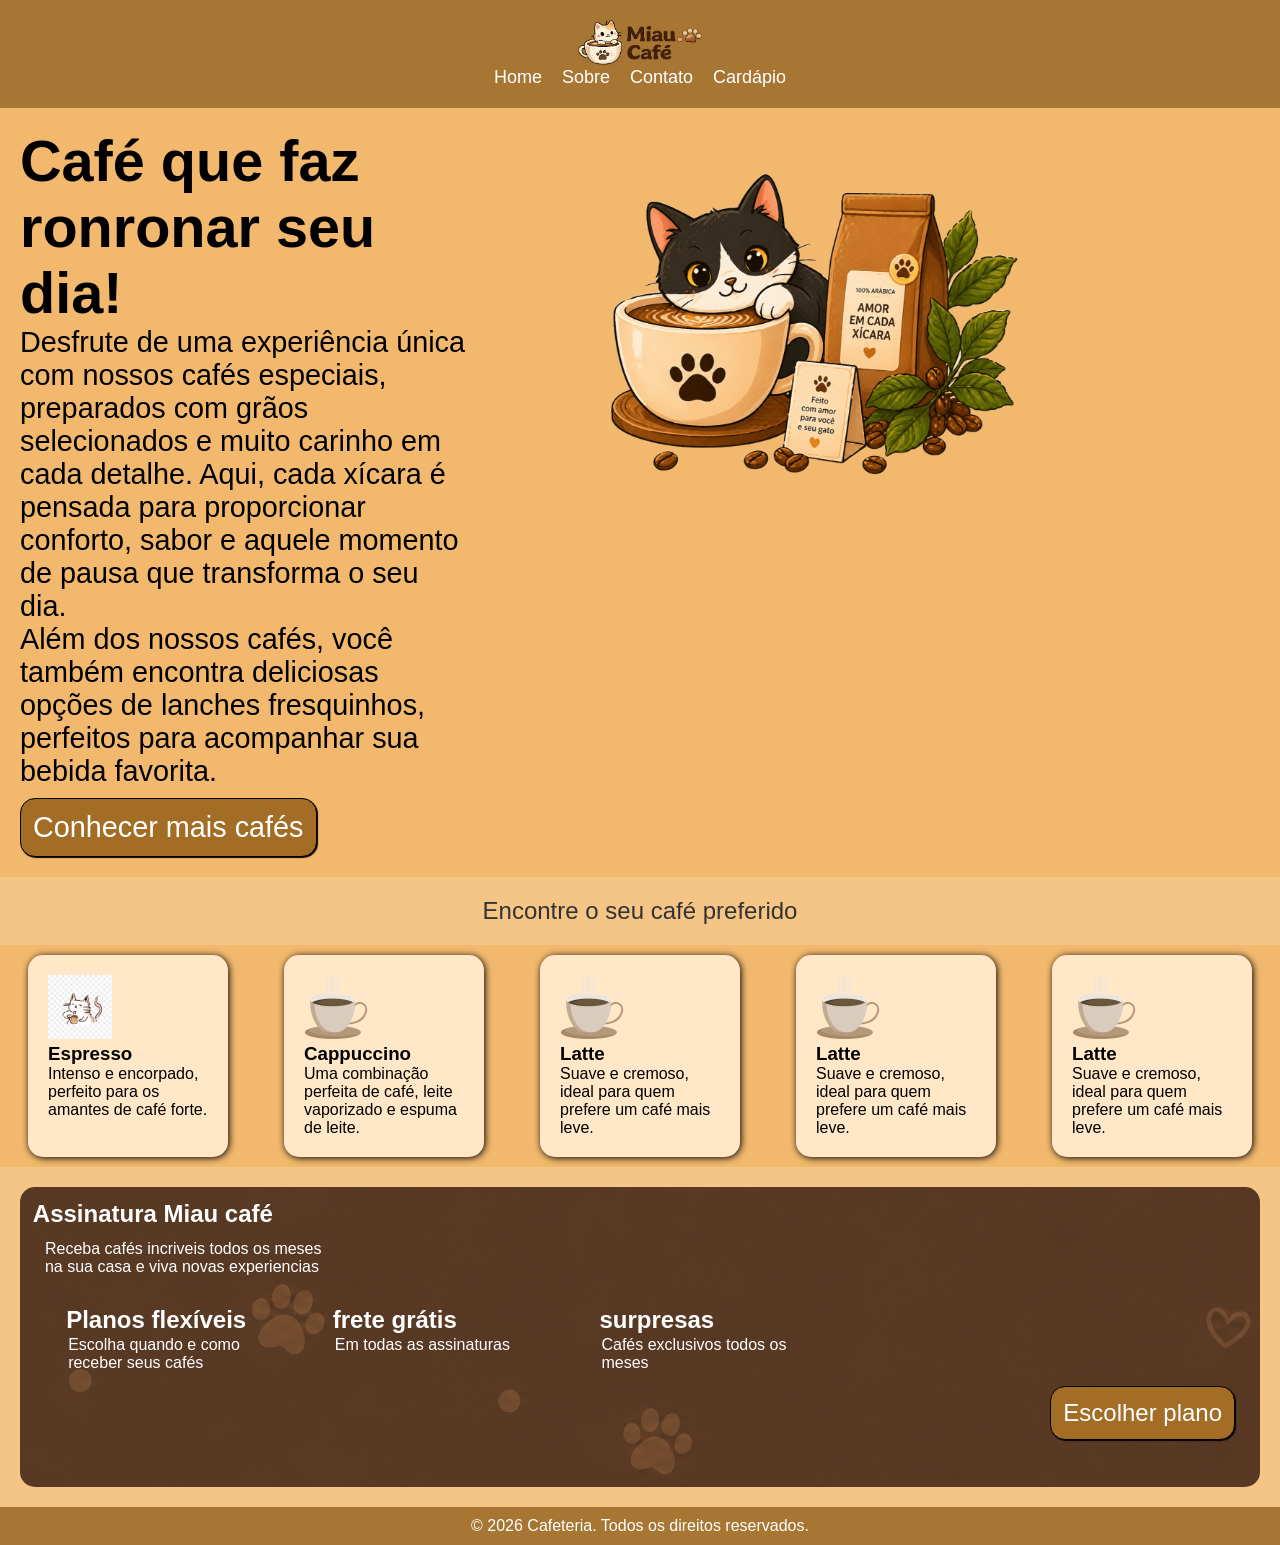
==== index.html @ 79796540 "adicionando a nova imagem e mudanças do css" ====
<!DOCTYPE html>
<html lang="en">
<head>
    <meta charset="UTF-8">
    <meta name="viewport" content="width=device-width, initial-scale=1.0">
    <title>coffe cat
    </title>
    <link rel="stylesheet" href="estilo.css">
</head>
<body>
    <header>

        <div class="head">
         <img src="imgs/logo.png" alt="cafe miau" class="logo"> <h1>Cafeteria</h1>
        </div>

        <nav  class="navega">
            <a  href="index.html">Home</a>
            <a href="#">Sobre</a>
            <a href="#">Contato</a>
            <a href="#">Cardápio</a>
        </nav>
    </header>
<div class="container">
    <div id="texto-container">
    <h2>Café que faz ronronar seu dia!</h2>
    <p>
      Desfrute de uma experiência única com nossos cafés especiais,
    preparados com grãos selecionados e muito carinho em cada detalhe.
    Aqui, cada xícara é pensada para proporcionar conforto, sabor
    e aquele momento de pausa que transforma o seu dia.<br>
    
    Além dos nossos cafés, você também encontra deliciosas opções
    de lanches fresquinhos, perfeitos para acompanhar sua bebida favorita.
    </p>
      <p class="botao">Conhecer mais cafés</p>
    </div>
   
 <div class="img-container">
    <img id="coffecat" src="imgs/img-container.png" alt="gato">
    </div>
</div>
<p id="tadinho"> Encontre o seu café preferido</p>
<div class="cardapio">
    <div class="item">
        <img src="imgs/coffecat.png" alt="Café 1">
        <h3>Espresso</h3>
        <p>Intenso e encorpado, perfeito para os amantes de café forte.</p>
    </div>

    <div class="item">
        <img src="imgs/cafe.png" alt="Café 2">
        <h3>Cappuccino</h3>
        <p>Uma combinação perfeita de café, leite vaporizado e espuma de leite.</p>
    </div>

    <div class="item">
        
        <img src="imgs/cafe.png" alt="Café 3">
      
        <h3>Latte</h3>
        <p>Suave e cremoso, ideal para quem prefere um café mais leve.</p>
    </div>

    <div class="item">
        <img src="imgs/cafe.png" alt="Café 3">
        <h3>Latte</h3>
        <p>Suave e cremoso, ideal para quem prefere um café mais leve.</p>
    </div>

    <div class="item">
        <img src="imgs/cafe.png" alt="Café 3">
        <h3>Latte</h3>
        <p>Suave e cremoso, ideal para quem prefere um café mais leve.</p>
    </div>
</div>

<section class="assinatura">
    <h1>Assinatura Miau café</h1>
    <p>Receba cafés incriveis todos os meses<br> na sua casa e viva novas experiencias</p>
    <div class="planos">
        <div class="plano">
            <h2>Planos flexíveis</h2>
            <p>Escolha quando e como receber seus cafés</p>
           
        </div>

        <div class="plano">
            <h2>frete grátis</h2>
            <p>Em todas as assinaturas</p>
           
        </div>

        <div class="plano">
            <h2>surpresas</h2>
            <p>Cafés exclusivos todos os meses</p>
           
        </div>

    </div>
    <p class="botao">Escolher plano</p>

</section>

<footer>
    <p>&copy; 2026 Cafeteria. Todos os direitos reservados.</p>
</body>
</html>
---- estilo.css ----
*{
    margin: 0;
    padding: 0;
    box-sizing: border-box;
}
/**========================== HEADER =================================**/
header{
    background-color: #a77633;
    padding: 20px;
    text-align: center;
    color: white;

}
.head h1{
    display: none;
}

.head{
 
    display: flex;
    justify-content: center;
    align-items: center;
}
.logo{
    height: 10%;
    width: 10%;
}
.navega a{
     transition: all 0.3s ease;
   

}
.navega a:hover{
   
    transform:scale(1.2);
}
nav a {
   
     text-decoration: none;
    color: #ffffff;
    font-size: 18px;
}
nav{
    display: flex;
    justify-content: center;
    flex-direction: row;
    gap: 20px;
   

}
/**=====================================================**/

/**======================= CORPO DO SITE ==============================**/

body{
    font-family: Arial, Helvetica, sans-serif;
    background-color: #f5c586;
    height: 100vh;
    width: 100%;
    
}

/*--------------------CONTEINER PRINCIPAL--------------------*/


.botao{
    border-radius: 15px;
    padding: 12px;
    width:fit-content;
    cursor: pointer;
    background-color: #a36d26;
    color: #ffffff;
    margin-top:10px;
    border: solid 1px black;
    box-shadow: 1px 1px 1px black ;
    transition: all 0.5s;
}
.botao:hover{
    transform: scale(1.1);
}
.botao:active{
    transform: scale(0.9);
    background-color: #8e5e20;
}
.container h2{
    font-size: 2em;
}

.container{
    padding: 20px;
    width: 100%;
    justify-content: space-between;
    display: flex;
    
  
    background-color: #f2b86d;
    flex-direction: row;
    
}
main div{
    height: fit-content;
    width: fit-content;
   
}
#coffecat{
   
    width: 70%;
}
#texto-container{
    width: 70%;
    font-size: 1.8em;
}


/*------------------------------------------------*/
/**====================cardápio=================================**/
#tadinho{
    text-align: center;
    margin-top: 20px;
    font-size: 24px;
    color: #333;
}

.cardapio {
    display: flex;
    justify-content: space-around;
    flex-wrap: wrap;
    margin-top: 20px;
    background-color: #f2b86d
}

.item {
    
    background-color: #ffe7c7;
    border-radius: 15px;
    padding: 20px;
    margin: 10px;
    box-shadow: 1px 1px 7px black;
    width: 200px;

}

.item img {
    
    align-items: center;
    justify-content: center;
    width: 40%;
    height: auto;
}

/*--------------------section------------------------------*/
section{
    color:white;
    padding: 1%;
    margin: 20px;
    background-image: url(imgs/fundo-section.png);
    height: 400px;
    height: 300px;
    border-radius: 15px;
    
}

section p{
    margin:1%
}
section .botao{
    float: right;
    margin-top: 15%;
    font-size: 1.5em;
   
    margin: 1%;
}

.planos{
    margin-top: 30px;
    display: flex;
    justify-content: space-around;
    flex-wrap: wrap;
    width: 800px;
}
.plano{
    width: 200px;
}


/*----------------------foter--------------------------*/
footer{
    background-color: #a77633;
    color: white;
    text-align: center;
    padding: 10px;
    
    bottom: 0;
    width: 100%;
}
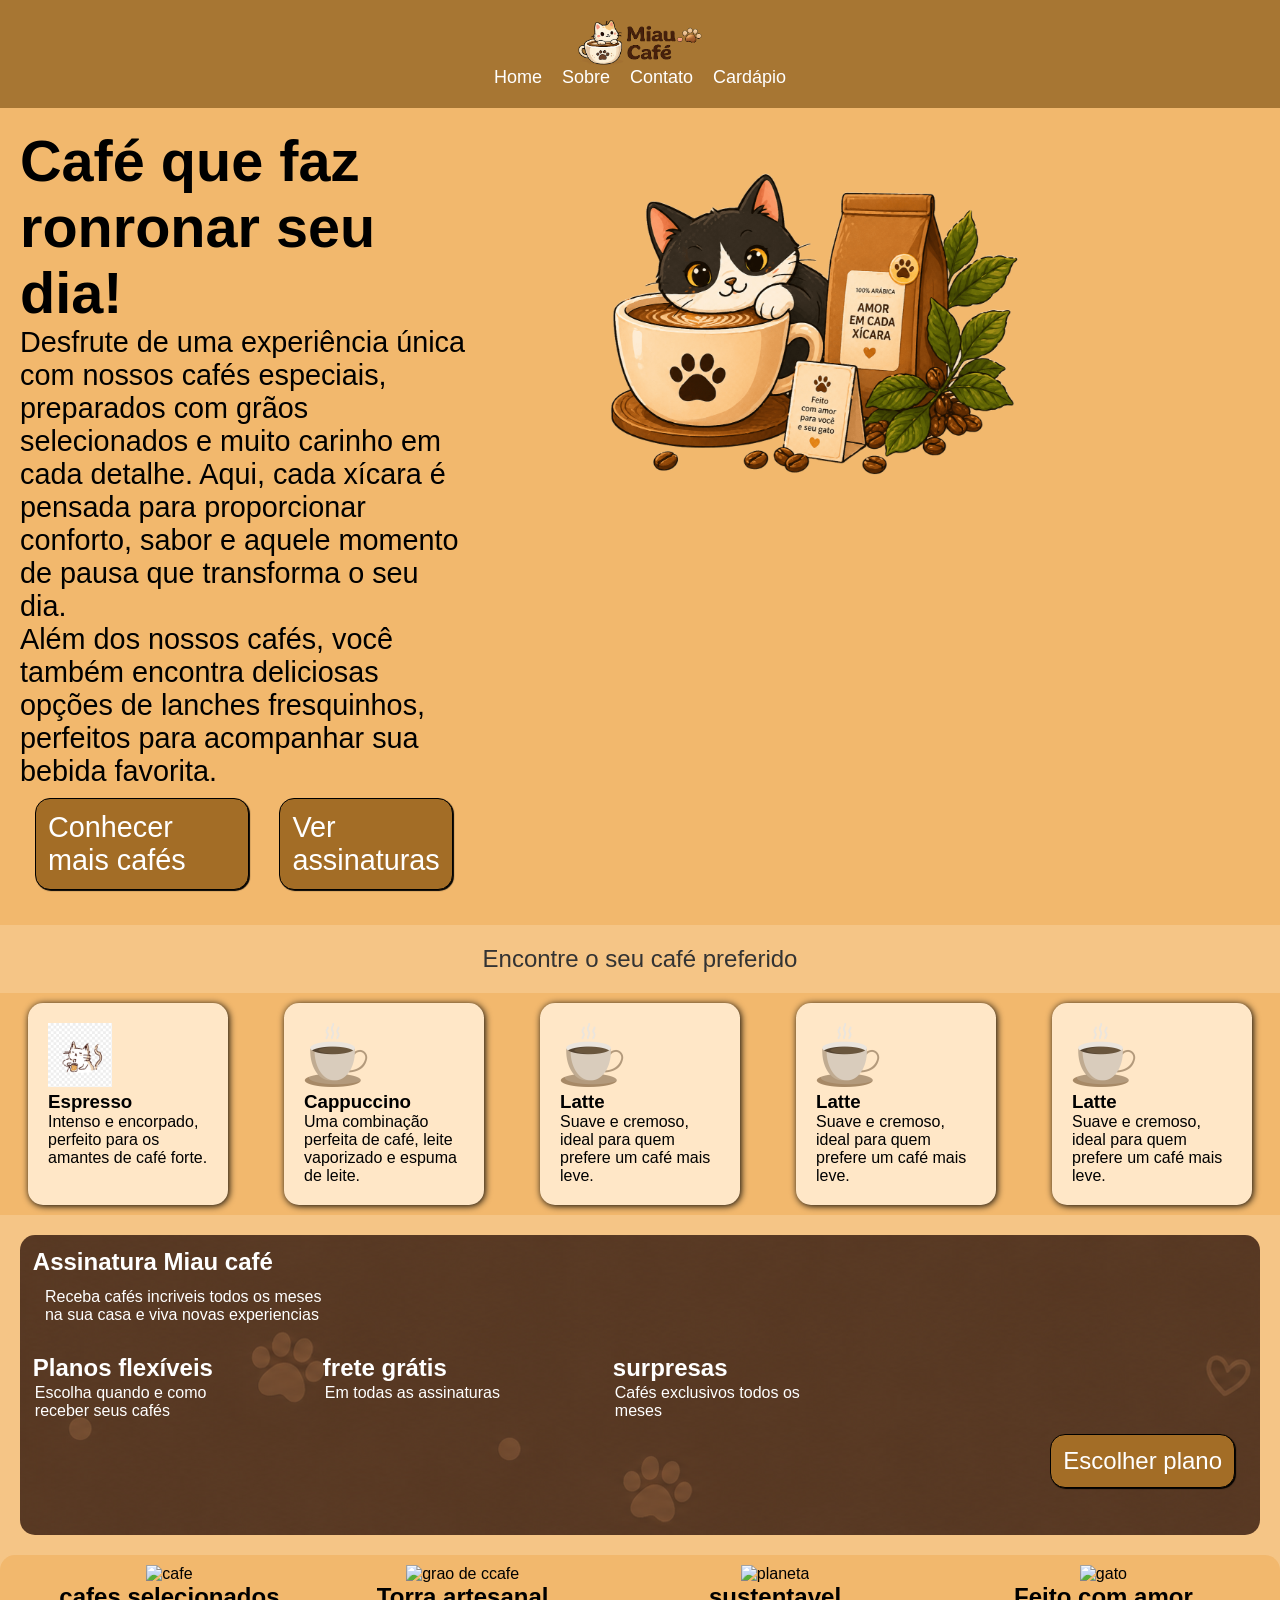
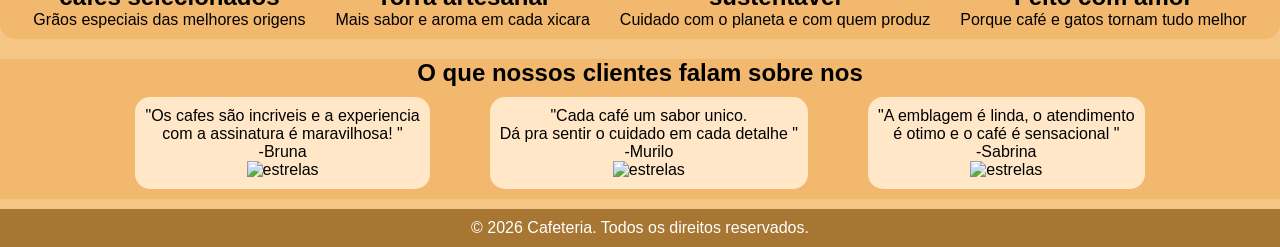
==== commit 7d8ab91a: "updrade do html e css" ====
--- a/index.html
+++ b/index.html
@@ -1,5 +1,6 @@
 <!DOCTYPE html>
 <html lang="en">
+
 <head>
     <meta charset="UTF-8">
     <meta name="viewport" content="width=device-width, initial-scale=1.0">
@@ -7,102 +8,187 @@
     </title>
     <link rel="stylesheet" href="estilo.css">
 </head>
+
 <body>
     <header>
 
         <div class="head">
-         <img src="imgs/logo.png" alt="cafe miau" class="logo"> <h1>Cafeteria</h1>
+            <img src="imgs/logo.png" alt="cafe miau" class="logo">
+            <h1>Cafeteria</h1>
         </div>
 
-        <nav  class="navega">
-            <a  href="index.html">Home</a>
+        <nav class="navega">
+            <a href="index.html">Home</a>
             <a href="#">Sobre</a>
             <a href="#">Contato</a>
             <a href="#">Cardápio</a>
         </nav>
     </header>
-<div class="container">
-    <div id="texto-container">
-    <h2>Café que faz ronronar seu dia!</h2>
-    <p>
-      Desfrute de uma experiência única com nossos cafés especiais,
-    preparados com grãos selecionados e muito carinho em cada detalhe.
-    Aqui, cada xícara é pensada para proporcionar conforto, sabor
-    e aquele momento de pausa que transforma o seu dia.<br>
-    
-    Além dos nossos cafés, você também encontra deliciosas opções
-    de lanches fresquinhos, perfeitos para acompanhar sua bebida favorita.
-    </p>
-      <p class="botao">Conhecer mais cafés</p>
+    <div class="container">
+        <div id="texto-container">
+            <h2>Café que faz ronronar seu dia!</h2>
+            <p>
+                Desfrute de uma experiência única com nossos cafés especiais,
+                preparados com grãos selecionados e muito carinho em cada detalhe.
+                Aqui, cada xícara é pensada para proporcionar conforto, sabor
+                e aquele momento de pausa que transforma o seu dia.<br>
+
+                Além dos nossos cafés, você também encontra deliciosas opções
+                de lanches fresquinhos, perfeitos para acompanhar sua bebida favorita.
+            </p>
+            <div id="botoes">
+            <p class="botao">Conhecer mais cafés</p>
+            <p class="botao">Ver assinaturas</p>
+            </div>
+        </div>
+
+        <div class="img-container">
+            <img id="coffecat" src="imgs/img-container.png" alt="gato">
+        </div>
     </div>
-   
- <div class="img-container">
-    <img id="coffecat" src="imgs/img-container.png" alt="gato">
-    </div>
-</div>
-<p id="tadinho"> Encontre o seu café preferido</p>
-<div class="cardapio">
-    <div class="item">
-        <img src="imgs/coffecat.png" alt="Café 1">
-        <h3>Espresso</h3>
-        <p>Intenso e encorpado, perfeito para os amantes de café forte.</p>
+    <p id="tadinho"> Encontre o seu café preferido</p>
+    <div class="cardapio">
+        <div class="item">
+            <img src="imgs/coffecat.png" alt="Café 1">
+            <h3>Espresso</h3>
+            <p>Intenso e encorpado, perfeito para os amantes de café forte.</p>
+        </div>
+
+        <div class="item">
+            <img src="imgs/cafe.png" alt="Café 2">
+            <h3>Cappuccino</h3>
+            <p>Uma combinação perfeita de café, leite vaporizado e espuma de leite.</p>
+        </div>
+
+        <div class="item">
+
+            <img src="imgs/cafe.png" alt="Café 3">
+
+            <h3>Latte</h3>
+            <p>Suave e cremoso, ideal para quem prefere um café mais leve.</p>
+        </div>
+
+        <div class="item">
+            <img src="imgs/cafe.png" alt="Café 3">
+            <h3>Latte</h3>
+            <p>Suave e cremoso, ideal para quem prefere um café mais leve.</p>
+        </div>
+
+        <div class="item">
+            <img src="imgs/cafe.png" alt="Café 3">
+            <h3>Latte</h3>
+            <p>Suave e cremoso, ideal para quem prefere um café mais leve.</p>
+        </div>
     </div>
 
-    <div class="item">
-        <img src="imgs/cafe.png" alt="Café 2">
-        <h3>Cappuccino</h3>
-        <p>Uma combinação perfeita de café, leite vaporizado e espuma de leite.</p>
-    </div>
+    <section class="assinatura">
+        <h1>Assinatura Miau café</h1>
+        <p>Receba cafés incriveis todos os meses<br> na sua casa e viva novas experiencias</p>
+        <div class="planos">
+            <div class="plano">
+                <h2>Planos flexíveis</h2>
+                <p>Escolha quando e como receber seus cafés</p>
 
-    <div class="item">
-        
-        <img src="imgs/cafe.png" alt="Café 3">
-      
-        <h3>Latte</h3>
-        <p>Suave e cremoso, ideal para quem prefere um café mais leve.</p>
-    </div>
+            </div>
 
-    <div class="item">
-        <img src="imgs/cafe.png" alt="Café 3">
-        <h3>Latte</h3>
-        <p>Suave e cremoso, ideal para quem prefere um café mais leve.</p>
-    </div>
+            <div class="plano">
+                <h2>frete grátis</h2>
+                <p>Em todas as assinaturas</p>
 
-    <div class="item">
-        <img src="imgs/cafe.png" alt="Café 3">
-        <h3>Latte</h3>
-        <p>Suave e cremoso, ideal para quem prefere um café mais leve.</p>
-    </div>
-</div>
+            </div>
 
-<section class="assinatura">
-    <h1>Assinatura Miau café</h1>
-    <p>Receba cafés incriveis todos os meses<br> na sua casa e viva novas experiencias</p>
-    <div class="planos">
-        <div class="plano">
-            <h2>Planos flexíveis</h2>
-            <p>Escolha quando e como receber seus cafés</p>
-           
+            <div class="plano">
+                <h2>surpresas</h2>
+                <p>Cafés exclusivos todos os meses</p>
+            </div>
+
+        </div>
+        <p class="botao">Escolher plano</p>
+
+    </section>
+
+    <div class="sobre">
+
+        <div>
+            <img height="50px" src="https://cdn-icons-png.flaticon.com/512/128/128985.png" alt="cafe">
+            <h2>cafes selecionados</h2>
+            <p>
+                Grãos especiais das melhores origens
+            </p>
         </div>
 
-        <div class="plano">
-            <h2>frete grátis</h2>
-            <p>Em todas as assinaturas</p>
-           
+        <div>
+            <img height="50px" src="https://cdn-icons-png.flaticon.com/512/766/766390.png" alt="grao de ccafe">
+            <h2>Torra artesanal</h2>
+            <p>
+                Mais sabor e aroma em cada xicara
+            </p>
         </div>
 
-        <div class="plano">
-            <h2>surpresas</h2>
-            <p>Cafés exclusivos todos os meses</p>
-           
+        <div>
+            <img height="50px" src="https://cdn-icons-png.flaticon.com/512/158/158229.png" alt="planeta ">
+            <h2>sustentavel</h2>
+            <p>
+                Cuidado com o planeta e com quem produz
+            </p>
+        </div>
+
+        <div>
+            <img height="50px" src="https://cdn-icons-png.flaticon.com/512/802/802404.png" alt="gato">
+            <h2>Feito com amor</h2>
+            <p>
+                Porque café e gatos tornam tudo melhor
+            </p>
         </div>
 
     </div>
-    <p class="botao">Escolher plano</p>
+    <h2 id="titulo-comentario">
+        O que nossos clientes falam sobre nos
+    </h2>
+    <div class="opnioes">
 
-</section>
+        <div class="comentarios">
+            <p>
+                "Os cafes são incriveis e a experiencia<br> com a assinatura é maravilhosa!
+                "<br>
 
-<footer>
-    <p>&copy; 2026 Cafeteria. Todos os direitos reservados.</p>
+                -Bruna
+            </p>
+            <img height="40px"
+                src="https://static.vecteezy.com/system/resources/thumbnails/051/691/096/small/five-stars-icon-on-transparent-background-free-png.png"
+                alt="estrelas">
+        </div>
+
+
+        <div class="comentarios">
+            <p>
+                "Cada café um sabor unico.<br>
+                Dá pra sentir o cuidado em cada detalhe
+                "<br>
+
+                -Murilo
+            </p>
+            <img height="40px"
+                src="https://static.vecteezy.com/system/resources/thumbnails/051/691/096/small/five-stars-icon-on-transparent-background-free-png.png"
+                alt="estrelas">
+        </div>
+
+
+        <div class="comentarios">
+            <p>
+                "A emblagem é linda, o atendimento <br> é otimo e o café é sensacional
+                "<br>
+                -Sabrina
+            </p>
+            <img height="40px"
+                src="https://static.vecteezy.com/system/resources/thumbnails/051/691/096/small/five-stars-icon-on-transparent-background-free-png.png"
+                alt="estrelas">
+        </div>
+    </div>
+
+
+    <footer>
+        <p>&copy; 2026 Cafeteria. Todos os direitos reservados.</p>
 </body>
-</html>
+
+</html>
--- a/estilo.css
+++ b/estilo.css
@@ -62,8 +62,14 @@
 
 /*--------------------CONTEINER PRINCIPAL--------------------*/
 
+#botoes{
+    display: flex;
+   
+}
 
 .botao{
+    margin: 15px;
+    user-select: none;
     border-radius: 15px;
     padding: 12px;
     width:fit-content;
@@ -79,8 +85,9 @@
     transform: scale(1.1);
 }
 .botao:active{
-    transform: scale(0.9);
+    transform: scale(1);
     background-color: #8e5e20;
+       box-shadow: 1px 1px 5px black ;
 }
 .container h2{
     font-size: 2em;
@@ -174,15 +181,57 @@
 .planos{
     margin-top: 30px;
     display: flex;
-    justify-content: space-around;
+   gap: 90px;
     flex-wrap: wrap;
-    width: 800px;
+   
 }
 .plano{
     width: 200px;
 }
-
-
+/*-------------------- Sobre os produtos -------------------*/
+.sobre{
+    background-color: #f2b86d;
+    border-radius: 15px;
+    align-items: center;
+    text-align: center;
+    justify-content: center;
+    margin-top: 10px;
+    margin-bottom: 10px;
+    display: flex;
+    gap:30px;
+    padding:10px
+}
+
+/*----------------- Comentarios -----------------*/
+.opnioes{
+    
+    
+     background-color: #f2b86d;
+
+    align-items: center;
+    text-align: center;
+    justify-content: center;
+    
+    margin-bottom: 10px;
+    display: flex;
+   
+    padding:10px
+}
+.comentarios{
+    padding: 10px;
+   margin-left: 30px;
+   margin-right: 30PX;
+     background-color: #ffe7c7;
+    border-radius: 15px;
+
+}
+#titulo-comentario{
+  background-color: #f2b86d;
+    margin-top: 20px;
+    align-items: center;
+    text-align: center;
+    justify-content: center;
+}
 /*----------------------foter--------------------------*/
 footer{
     background-color: #a77633;
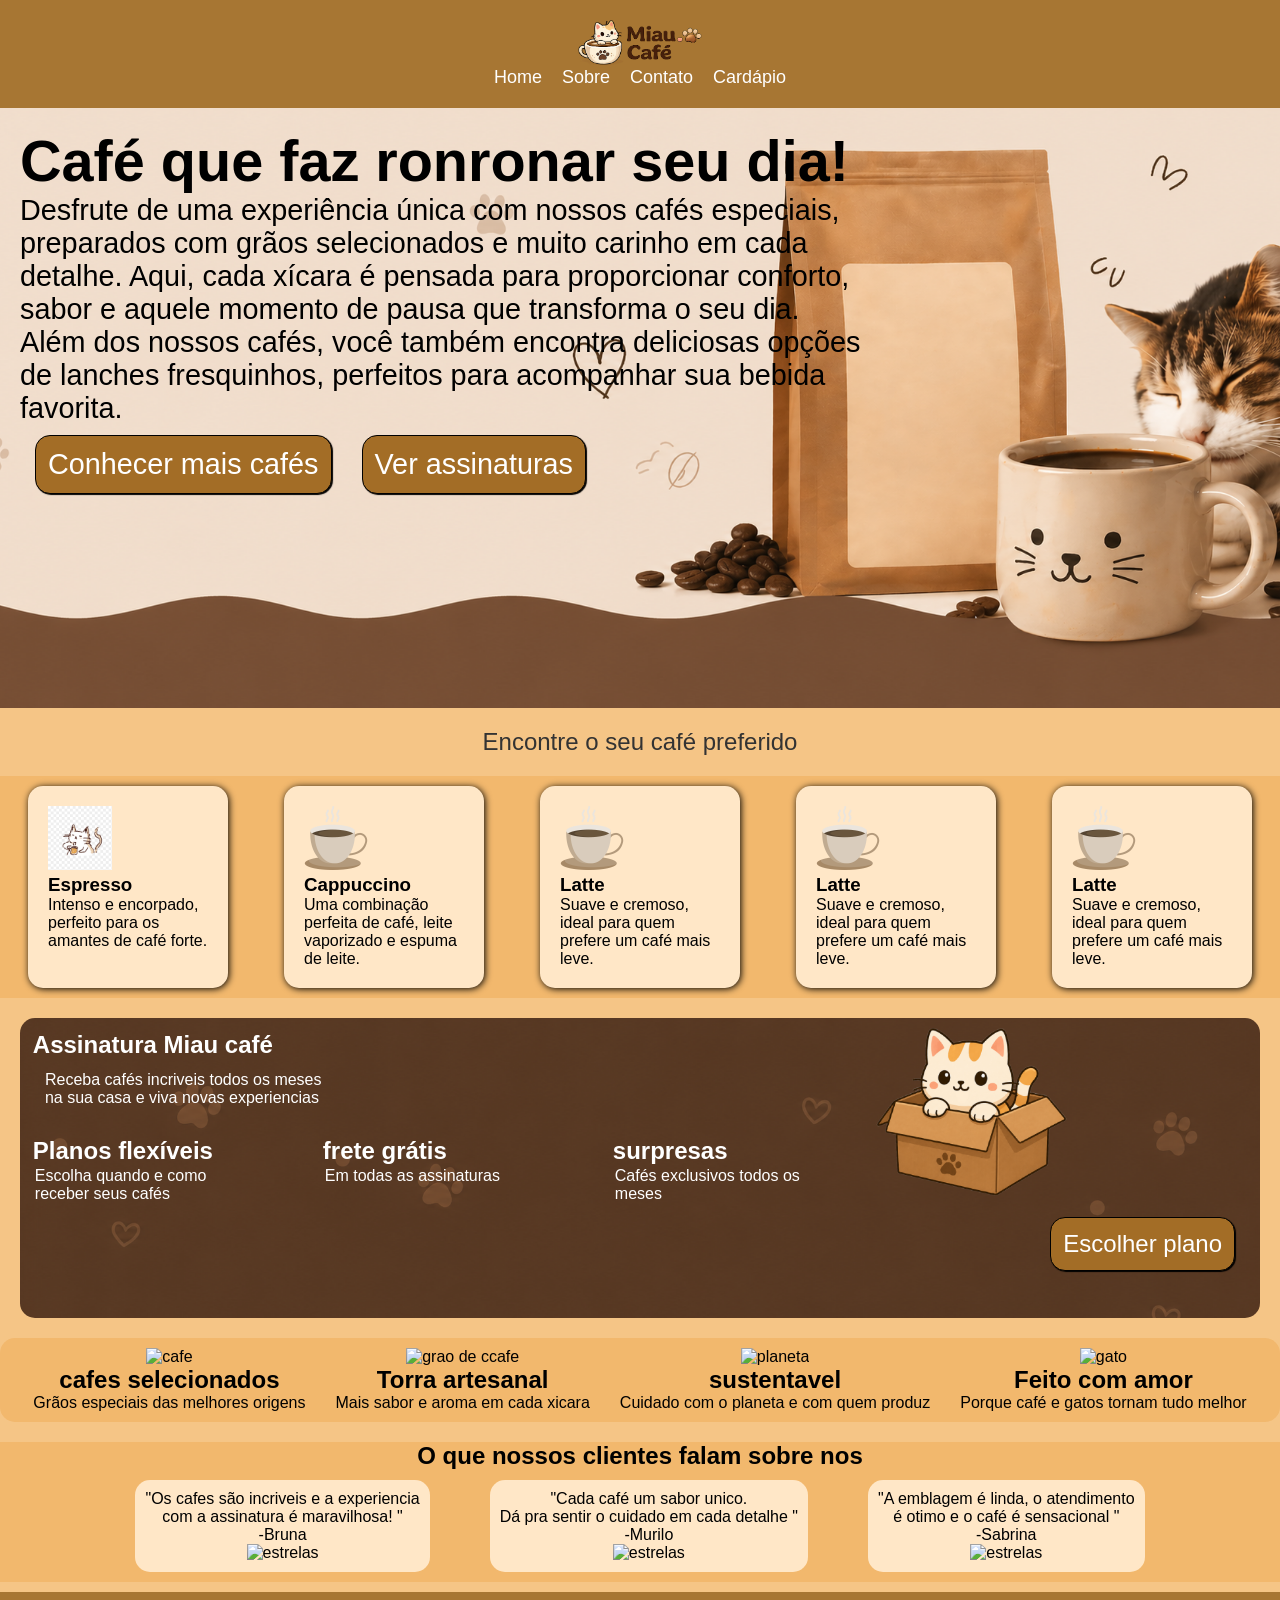
==== commit 1fcbea7a: "Add files via upload" ====
--- a/index.html
+++ b/index.html
@@ -43,7 +43,7 @@
         </div>
 
         <div class="img-container">
-            <img id="coffecat" src="imgs/img-container.png" alt="gato">
+        
         </div>
     </div>
     <p id="tadinho"> Encontre o seu café preferido</p>
--- a/estilo.css
+++ b/estilo.css
@@ -1,119 +1,135 @@
-*{
+* {
     margin: 0;
     padding: 0;
     box-sizing: border-box;
 }
+
 /**========================== HEADER =================================**/
-header{
+header {
     background-color: #a77633;
     padding: 20px;
     text-align: center;
     color: white;
 
 }
-.head h1{
+
+.head h1 {
     display: none;
 }
 
-.head{
- 
-    display: flex;
-    justify-content: center;
-    align-items: center;
-}
-.logo{
+.head {
+
+    display: flex;
+    justify-content: center;
+    align-items: center;
+}
+
+.logo {
     height: 10%;
     width: 10%;
 }
-.navega a{
-     transition: all 0.3s ease;
-   
-
-}
-.navega a:hover{
-   
-    transform:scale(1.2);
-}
+
+.navega a {
+    transition: all 0.3s ease;
+
+
+}
+
+.navega a:hover {
+
+    transform: scale(1.2);
+}
+
 nav a {
-   
-     text-decoration: none;
+
+    text-decoration: none;
     color: #ffffff;
     font-size: 18px;
 }
-nav{
+
+nav {
     display: flex;
     justify-content: center;
     flex-direction: row;
     gap: 20px;
-   
-
-}
+
+
+}
+
 /**=====================================================**/
 
 /**======================= CORPO DO SITE ==============================**/
 
-body{
+body {
     font-family: Arial, Helvetica, sans-serif;
     background-color: #f5c586;
     height: 100vh;
     width: 100%;
-    
+
 }
 
 /*--------------------CONTEINER PRINCIPAL--------------------*/
 
-#botoes{
-    display: flex;
-   
-}
-
-.botao{
+#botoes {
+    display: flex;
+
+}
+
+.botao {
     margin: 15px;
     user-select: none;
     border-radius: 15px;
     padding: 12px;
-    width:fit-content;
+    width: fit-content;
     cursor: pointer;
     background-color: #a36d26;
     color: #ffffff;
-    margin-top:10px;
+    margin-top: 10px;
     border: solid 1px black;
-    box-shadow: 1px 1px 1px black ;
+    box-shadow: 1px 1px 1px black;
     transition: all 0.5s;
 }
-.botao:hover{
+
+.botao:hover {
     transform: scale(1.1);
 }
-.botao:active{
+
+.botao:active {
     transform: scale(1);
     background-color: #8e5e20;
-       box-shadow: 1px 1px 5px black ;
-}
-.container h2{
+    box-shadow: 1px 1px 5px black;
+}
+
+.container h2 {
     font-size: 2em;
 }
 
-.container{
+.container {
     padding: 20px;
+    height: 600px;
     width: 100%;
     justify-content: space-between;
     display: flex;
-    
-  
-    background-color: #f2b86d;
+    background-position: center;
+    background-size: cover;
+    background-repeat: no-repeat;
+    background-image: url(imgs/img-container.png);
     flex-direction: row;
-    
-}
-main div{
+
+}
+
+main div {
     height: fit-content;
     width: fit-content;
-   
-}
-#coffecat{
-   
+
+}
+
+#coffecat {
+
     width: 70%;
 }
-#texto-container{
+
+#texto-container {
     width: 70%;
     font-size: 1.8em;
 }
@@ -121,7 +137,7 @@
 
 /*------------------------------------------------*/
 /**====================cardápio=================================**/
-#tadinho{
+#tadinho {
     text-align: center;
     margin-top: 20px;
     font-size: 24px;
@@ -137,7 +153,7 @@
 }
 
 .item {
-    
+
     background-color: #ffe7c7;
     border-radius: 15px;
     padding: 20px;
@@ -148,7 +164,7 @@
 }
 
 .item img {
-    
+
     align-items: center;
     justify-content: center;
     width: 40%;
@@ -156,40 +172,45 @@
 }
 
 /*--------------------section------------------------------*/
-section{
-    color:white;
+section {
+    color: white;
     padding: 1%;
     margin: 20px;
     background-image: url(imgs/fundo-section.png);
+    background-size: cover;
+    background-repeat: no-repeat;
     height: 400px;
     height: 300px;
     border-radius: 15px;
-    
-}
-
-section p{
-    margin:1%
-}
-section .botao{
+
+}
+
+section p {
+    margin: 1%
+}
+
+section .botao {
     float: right;
     margin-top: 15%;
     font-size: 1.5em;
-   
+
     margin: 1%;
 }
 
-.planos{
+.planos {
     margin-top: 30px;
     display: flex;
-   gap: 90px;
+    gap: 90px;
     flex-wrap: wrap;
-   
-}
-.plano{
+
+}
+
+.plano {
     width: 200px;
 }
+
 /*-------------------- Sobre os produtos -------------------*/
-.sobre{
+.sobre {
     background-color: #f2b86d;
     border-radius: 15px;
     align-items: center;
@@ -198,47 +219,50 @@
     margin-top: 10px;
     margin-bottom: 10px;
     display: flex;
-    gap:30px;
-    padding:10px
+    gap: 30px;
+    padding: 10px
 }
 
 /*----------------- Comentarios -----------------*/
-.opnioes{
-    
-    
-     background-color: #f2b86d;
-
-    align-items: center;
-    text-align: center;
-    justify-content: center;
-    
+.opnioes {
+
+
+    background-color: #f2b86d;
+
+    align-items: center;
+    text-align: center;
+    justify-content: center;
+
     margin-bottom: 10px;
     display: flex;
-   
-    padding:10px
-}
-.comentarios{
+
+    padding: 10px
+}
+
+.comentarios {
     padding: 10px;
-   margin-left: 30px;
-   margin-right: 30PX;
-     background-color: #ffe7c7;
-    border-radius: 15px;
-
-}
-#titulo-comentario{
-  background-color: #f2b86d;
+    margin-left: 30px;
+    margin-right: 30PX;
+    background-color: #ffe7c7;
+    border-radius: 15px;
+
+}
+
+#titulo-comentario {
+    background-color: #f2b86d;
     margin-top: 20px;
     align-items: center;
     text-align: center;
     justify-content: center;
 }
+
 /*----------------------foter--------------------------*/
-footer{
+footer {
     background-color: #a77633;
     color: white;
     text-align: center;
     padding: 10px;
-    
+
     bottom: 0;
     width: 100%;
 }
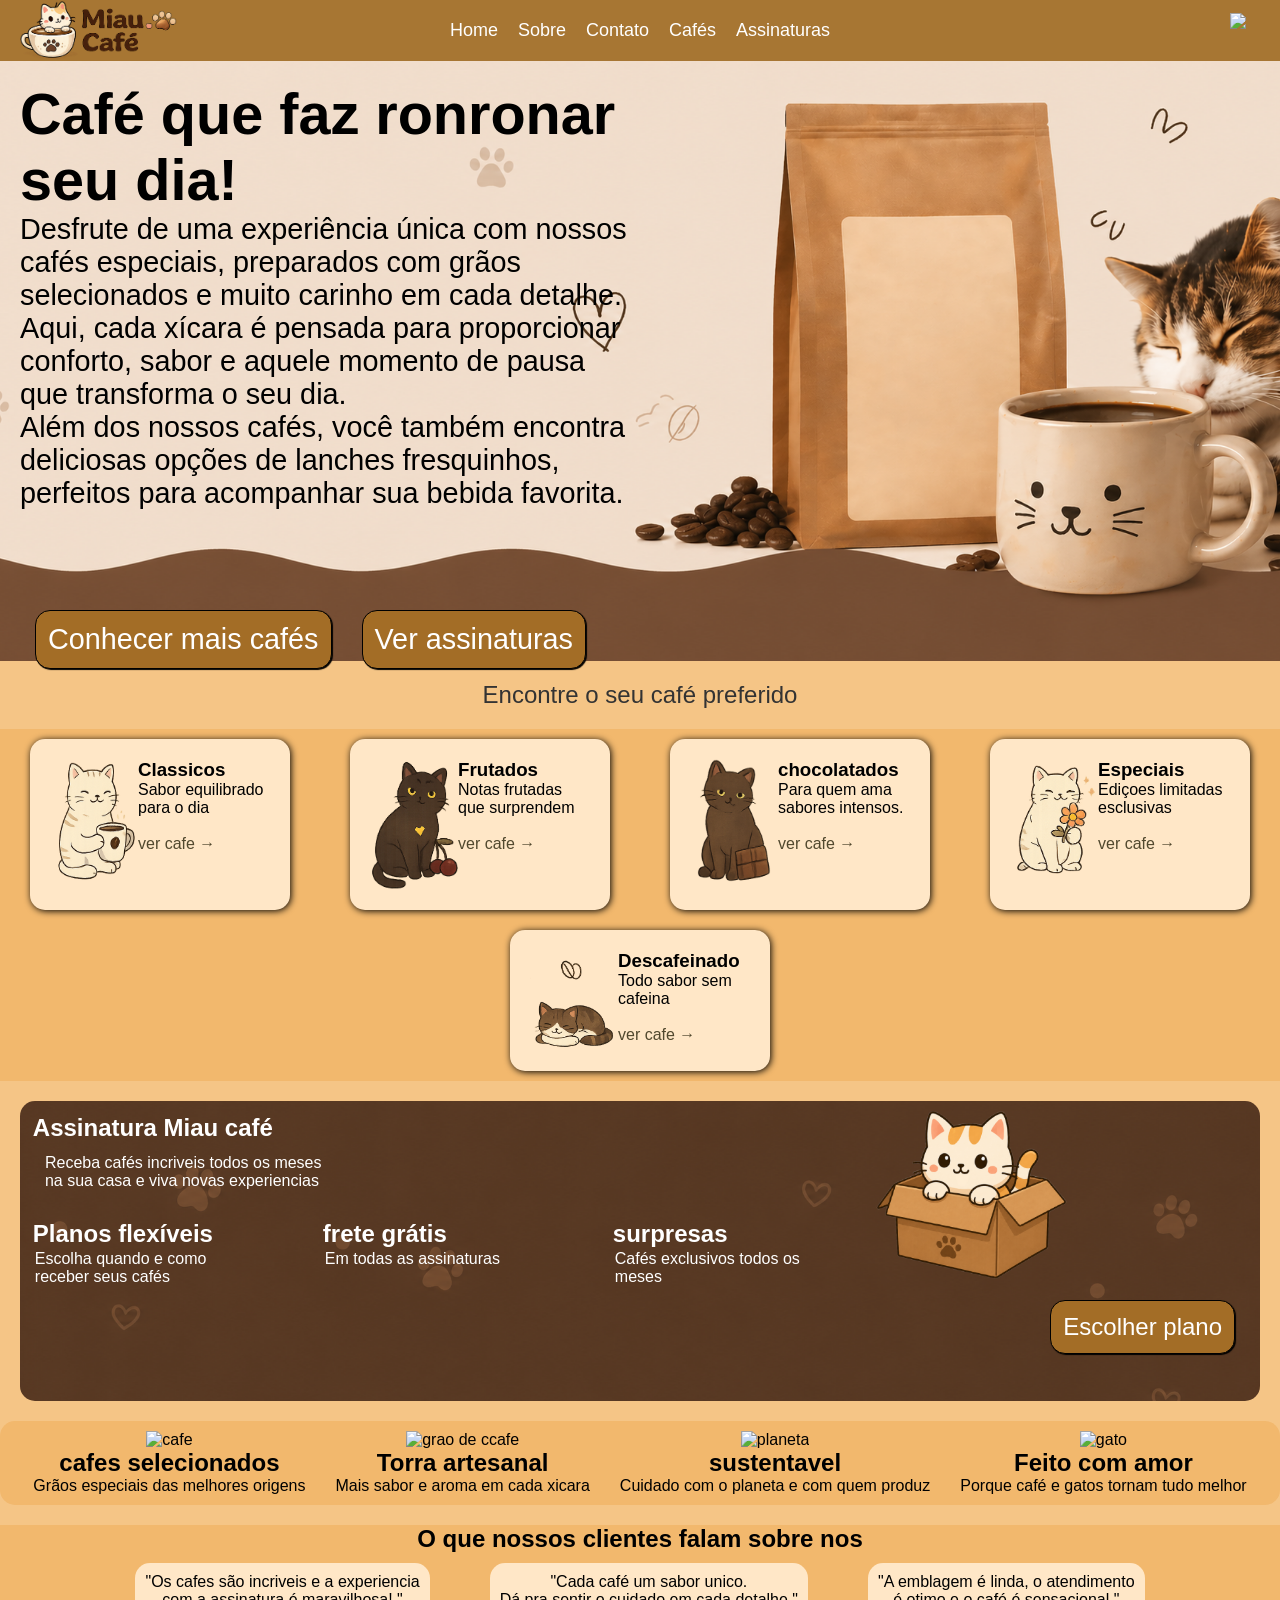
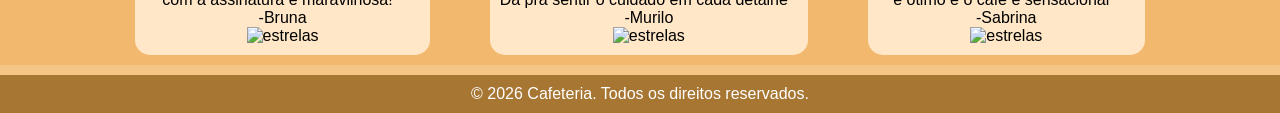
==== commit 074cef63: "melhoria nos cafés  da homepag" ====
--- a/index.html
+++ b/index.html
@@ -21,12 +21,18 @@
             <a href="index.html">Home</a>
             <a href="#">Sobre</a>
             <a href="#">Contato</a>
-            <a href="#">Cardápio</a>
+            <a href="#">Cafés</a>
+            <a href="#">Assinaturas</a> 
+
         </nav>
+     <div class="icone">
+               <img src="https://icon-icons.com/download-file?file=https%3A%2F%2Fimages.icon-icons.com%2F1674%2FPNG%2F512%2Fperson_110935.png&id=110935&pack_or_individual=pack">
+
+     </div>
     </header>
     <div class="container">
         <div id="texto-container">
-            <h2>Café que faz ronronar seu dia!</h2>
+            <h2>Café que faz ronronar <br>seu dia!</h2>
             <p>
                 Desfrute de uma experiência única com nossos cafés especiais,
                 preparados com grãos selecionados e muito carinho em cada detalhe.
@@ -49,35 +55,42 @@
     <p id="tadinho"> Encontre o seu café preferido</p>
     <div class="cardapio">
         <div class="item">
-            <img src="imgs/coffecat.png" alt="Café 1">
-            <h3>Espresso</h3>
-            <p>Intenso e encorpado, perfeito para os amantes de café forte.</p>
-        </div>
-
-        <div class="item">
-            <img src="imgs/cafe.png" alt="Café 2">
-            <h3>Cappuccino</h3>
-            <p>Uma combinação perfeita de café, leite vaporizado e espuma de leite.</p>
-        </div>
-
-        <div class="item">
-
-            <img src="imgs/cafe.png" alt="Café 3">
-
-            <h3>Latte</h3>
-            <p>Suave e cremoso, ideal para quem prefere um café mais leve.</p>
-        </div>
-
-        <div class="item">
-            <img src="imgs/cafe.png" alt="Café 3">
-            <h3>Latte</h3>
-            <p>Suave e cremoso, ideal para quem prefere um café mais leve.</p>
-        </div>
-
-        <div class="item">
-            <img src="imgs/cafe.png" alt="Café 3">
-            <h3>Latte</h3>
-            <p>Suave e cremoso, ideal para quem prefere um café mais leve.</p>
+            <img src="imgs/cafe1.png" alt="Café 1">
+            <h3>Classicos</h3>
+            <p>Sabor equilibrado para o dia</p>
+<br> <p style="color: rgb(81, 72, 46);">ver cafe → </p>
+        </div>
+
+        <div class="item">
+            <img src="imgs/cafe2.png" alt="Café 2">
+            <h3>Frutados</h3>
+            <p>Notas frutadas que surprendem</p>
+            <br> <p style="color: rgb(81, 72, 46);">ver cafe → </p>
+        </div>
+
+        <div class="item">
+
+            <img src="imgs/cafe3.png" alt="Café 3">
+
+            <h3>chocolatados
+
+            </h3>
+            <p>Para quem ama sabores intensos.</p>
+            <br> <p style="color: rgb(81, 72, 46);">ver cafe → </p>
+        </div>
+
+        <div class="item">
+            <img src="imgs/cafe4.png" alt="Café 4">
+            <h3>Especiais</h3>
+            <p>Ediçoes limitadas esclusivas</p>
+          <br> <p style="color: rgb(81, 72, 46);">ver cafe → </p>
+        </div>
+
+        <div class="item">
+            <img src="imgs/cafe5.png" alt="Café 5">
+            <h3>Descafeinado</h3>
+            <p>Todo sabor sem cafeina</p>
+             <br> <p style="color: rgb(81, 72, 46);">ver cafe → </p>
         </div>
     </div>
 
--- a/estilo.css
+++ b/estilo.css
@@ -8,7 +8,7 @@
 header {
     background-color: #a77633;
     padding: 20px;
-    text-align: center;
+  
     color: white;
 
 }
@@ -18,15 +18,17 @@
 }
 
 .head {
-
-    display: flex;
-    justify-content: center;
+position: absolute;
+   top: 1px;
+    display: flex;
+   width: fit-content;
     align-items: center;
 }
 
 .logo {
-    height: 10%;
-    width: 10%;
+    display: flex;
+    height: 20%;
+    width: 20%;
 }
 
 .navega a {
@@ -48,6 +50,9 @@
 }
 
 nav {
+    margin: auto;
+    align-items: center;
+    width: fit-content;
     display: flex;
     justify-content: center;
     flex-direction: row;
@@ -55,7 +60,12 @@
 
 
 }
-
+.icone{
+    display: flex;
+    height: 40px; margin-left: 1210px; position: absolute;
+    top: 13px;
+    float: left;
+}
 /**=====================================================**/
 
 /**======================= CORPO DO SITE ==============================**/
@@ -71,6 +81,7 @@
 /*--------------------CONTEINER PRINCIPAL--------------------*/
 
 #botoes {
+    margin-top: 90px;
     display: flex;
 
 }
@@ -124,13 +135,10 @@
 
 }
 
-#coffecat {
-
-    width: 70%;
-}
+
 
 #texto-container {
-    width: 70%;
+    width: 50%;
     font-size: 1.8em;
 }
 
@@ -159,16 +167,16 @@
     padding: 20px;
     margin: 10px;
     box-shadow: 1px 1px 7px black;
-    width: 200px;
+    width: 260px;
 
 }
 
 .item img {
-
+    float: left;
     align-items: center;
     justify-content: center;
     width: 40%;
-    height: auto;
+    height: 100%;
 }
 
 /*--------------------section------------------------------*/
@@ -265,4 +273,4 @@
 
     bottom: 0;
     width: 100%;
-}+}
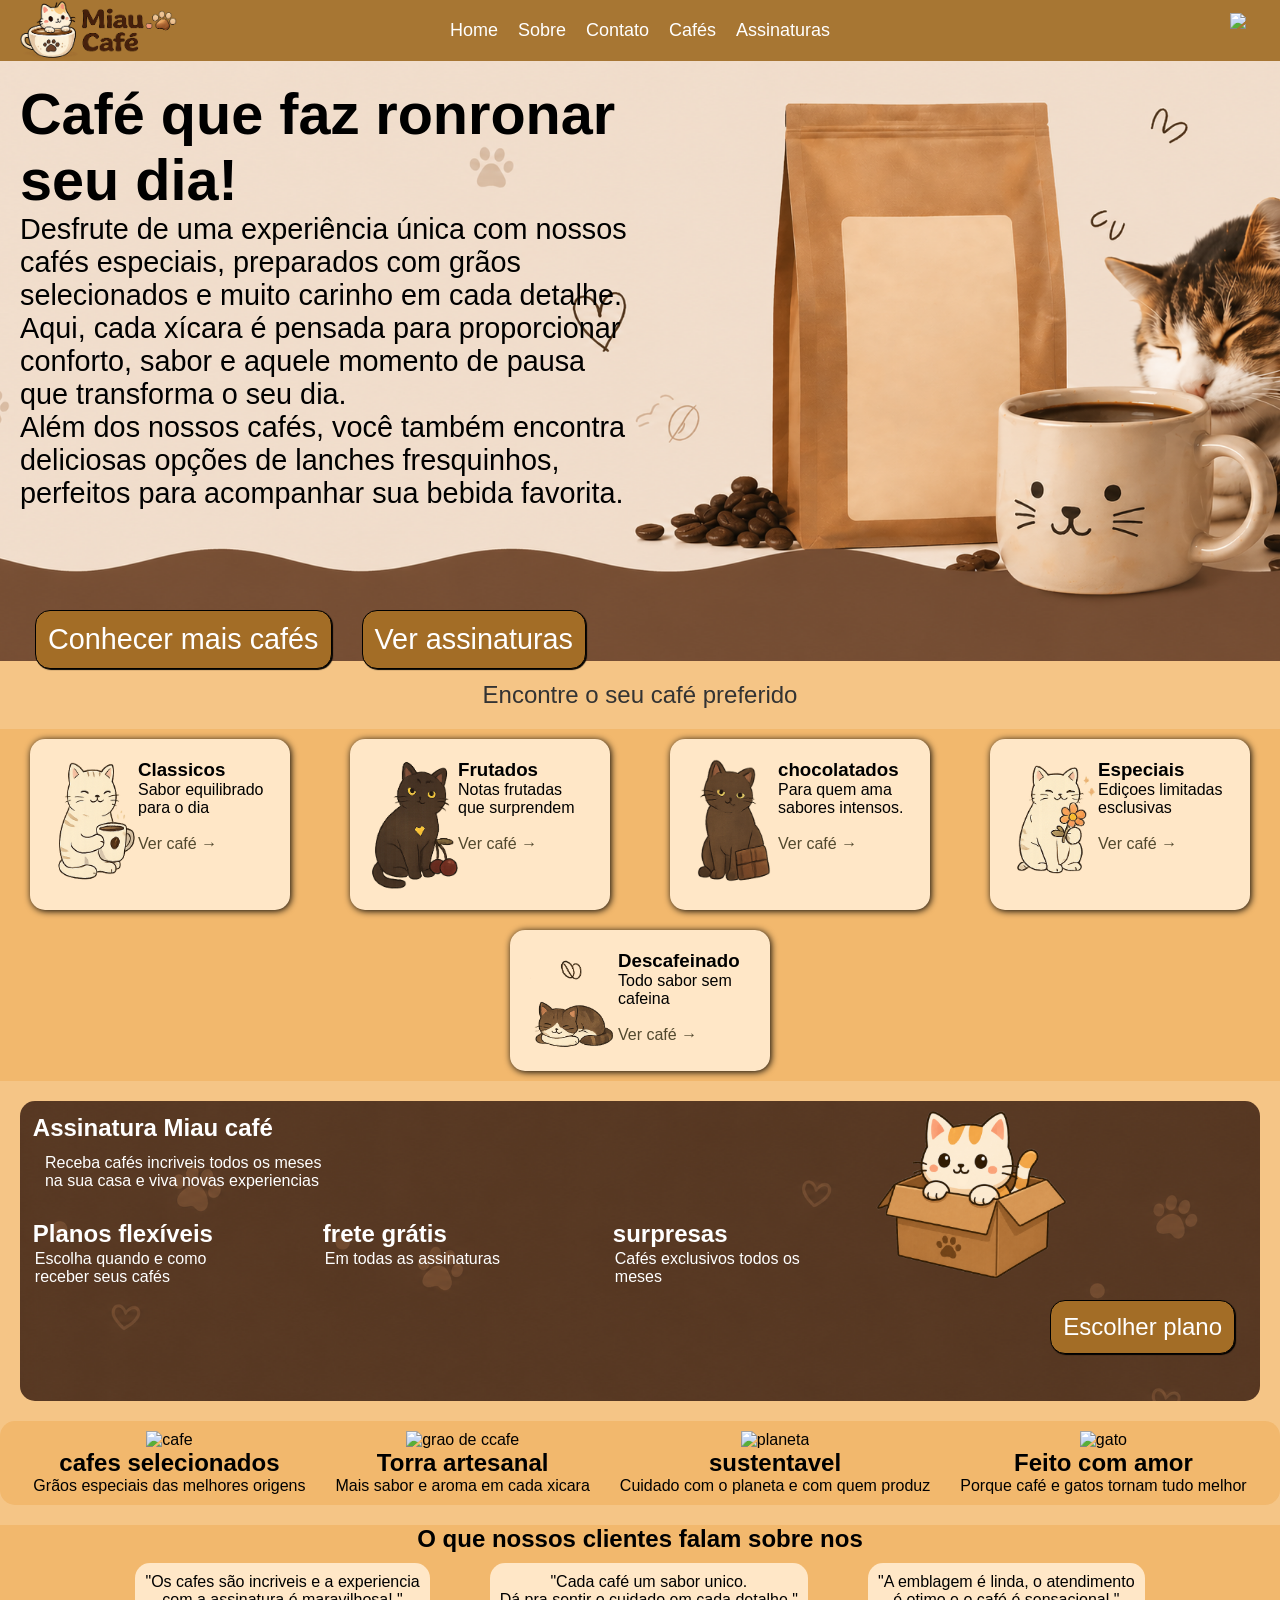
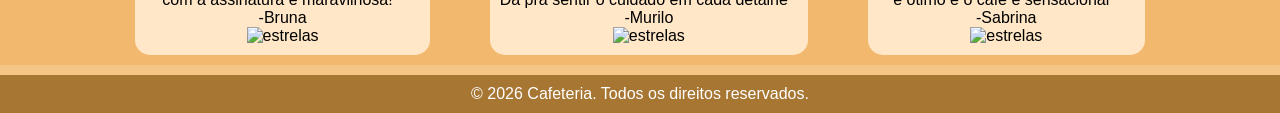
==== commit 73810656: "Update index.html" ====
--- a/index.html
+++ b/index.html
@@ -58,14 +58,14 @@
             <img src="imgs/cafe1.png" alt="Café 1">
             <h3>Classicos</h3>
             <p>Sabor equilibrado para o dia</p>
-<br> <p style="color: rgb(81, 72, 46);">ver cafe → </p>
+ <br> <p style="color: rgb(81, 72, 46);">Ver café → </p>
         </div>
 
         <div class="item">
             <img src="imgs/cafe2.png" alt="Café 2">
             <h3>Frutados</h3>
             <p>Notas frutadas que surprendem</p>
-            <br> <p style="color: rgb(81, 72, 46);">ver cafe → </p>
+            <br> <p style="color: rgb(81, 72, 46);">Ver café → </p>
         </div>
 
         <div class="item">
@@ -76,21 +76,21 @@
 
             </h3>
             <p>Para quem ama sabores intensos.</p>
-            <br> <p style="color: rgb(81, 72, 46);">ver cafe → </p>
+             <br> <p style="color: rgb(81, 72, 46);">Ver café → </p>
         </div>
 
         <div class="item">
             <img src="imgs/cafe4.png" alt="Café 4">
             <h3>Especiais</h3>
             <p>Ediçoes limitadas esclusivas</p>
-          <br> <p style="color: rgb(81, 72, 46);">ver cafe → </p>
+        <br> <p style="color: rgb(81, 72, 46);">Ver café → </p>
         </div>
 
         <div class="item">
             <img src="imgs/cafe5.png" alt="Café 5">
             <h3>Descafeinado</h3>
             <p>Todo sabor sem cafeina</p>
-             <br> <p style="color: rgb(81, 72, 46);">ver cafe → </p>
+           <br> <p style="color: rgb(81, 72, 46);">Ver café → </p>
         </div>
     </div>
 
@@ -204,4 +204,4 @@
         <p>&copy; 2026 Cafeteria. Todos os direitos reservados.</p>
 </body>
 
-</html>+</html>
--- a/estilo.css
+++ b/estilo.css
@@ -177,6 +177,13 @@
     justify-content: center;
     width: 40%;
     height: 100%;
+}
+.cafe-mais{
+    transition: all 0.3s ease;cursor: pointer;
+}
+.cafe-mais:hover {
+
+    transform: scale(1.1);
 }
 
 /*--------------------section------------------------------*/
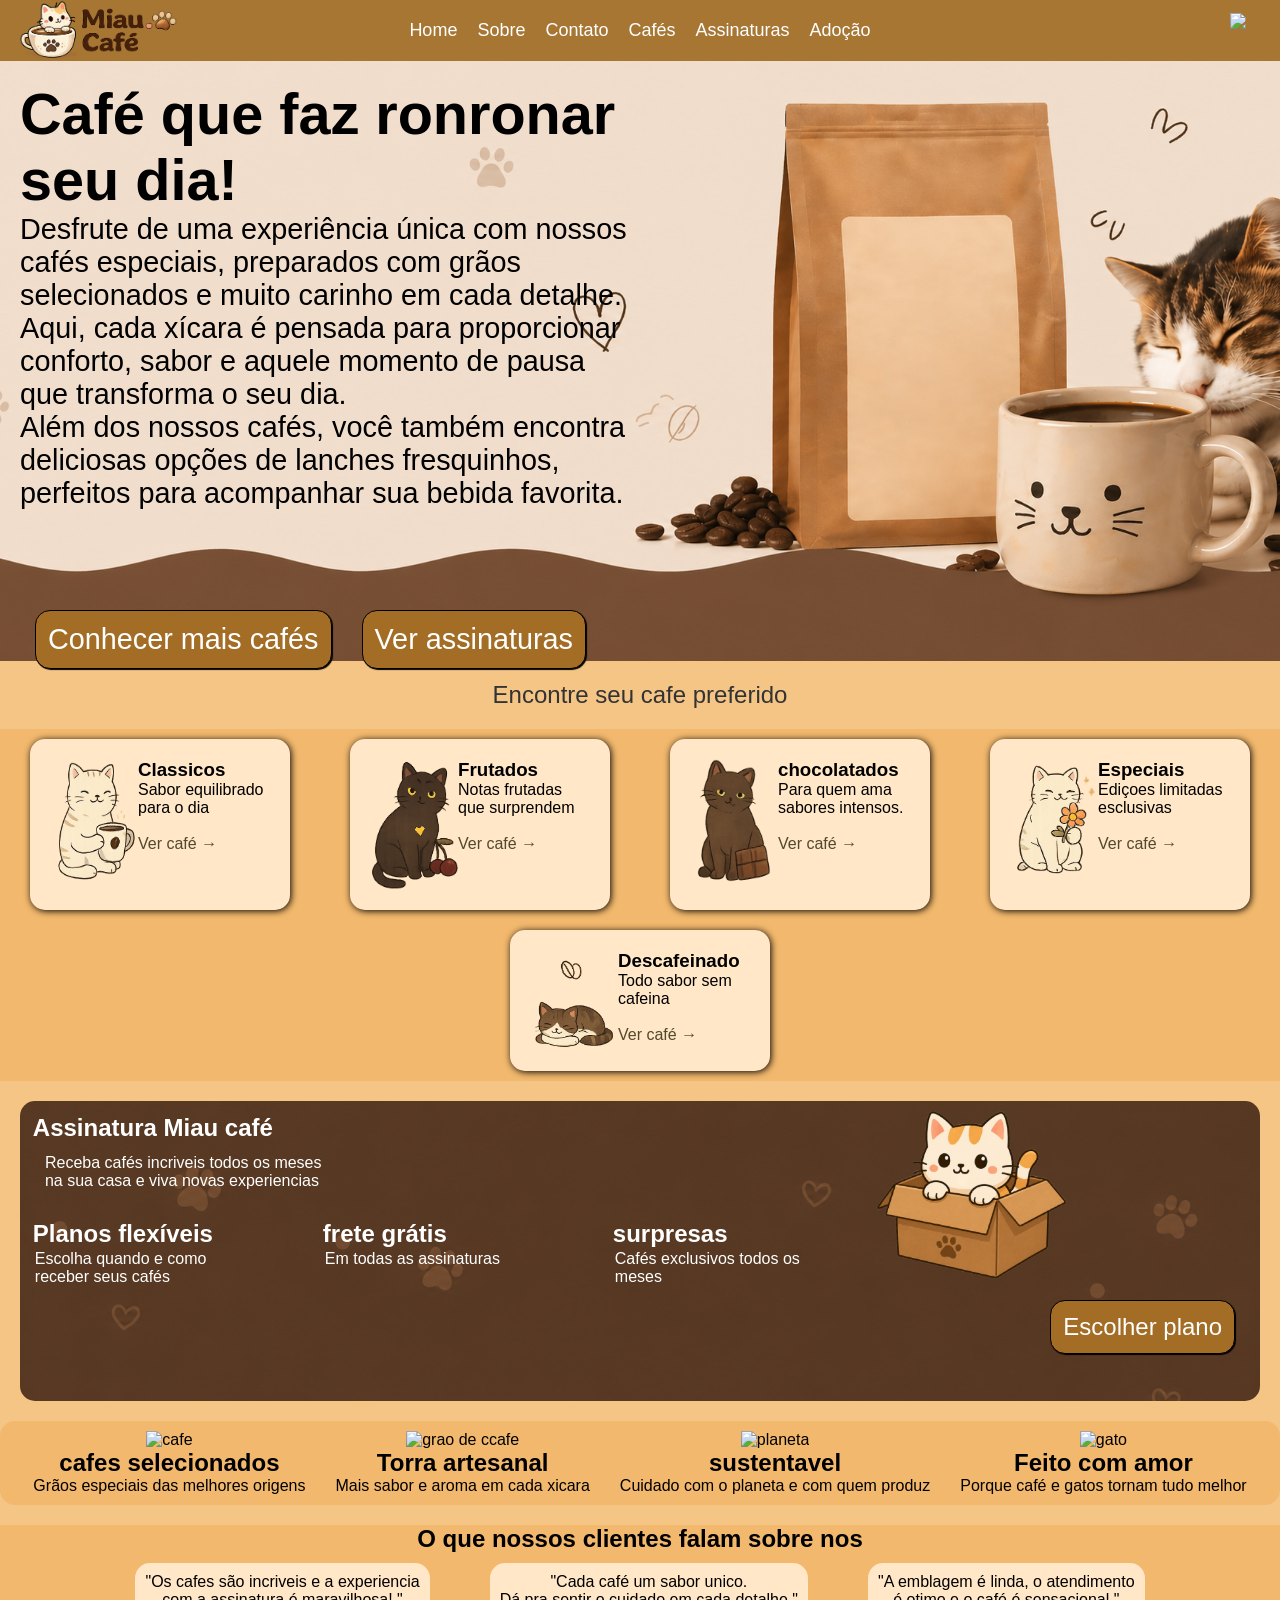
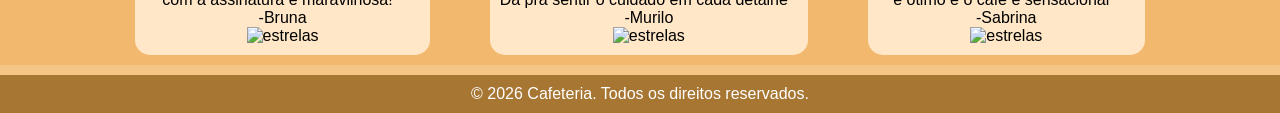
==== commit a930a964: "nova pagina e outras auteraçoes começo da pagina de adoçao" ====
--- a/index.html
+++ b/index.html
@@ -23,6 +23,7 @@
             <a href="#">Contato</a>
             <a href="#">Cafés</a>
             <a href="#">Assinaturas</a> 
+            <a href="#">Adoção</a> 
 
         </nav>
      <div class="icone">
@@ -34,7 +35,7 @@
         <div id="texto-container">
             <h2>Café que faz ronronar <br>seu dia!</h2>
             <p>
-                Desfrute de uma experiência única com nossos cafés especiais,
+                               Desfrute de uma experiência única com nossos cafés especiais,
                 preparados com grãos selecionados e muito carinho em cada detalhe.
                 Aqui, cada xícara é pensada para proporcionar conforto, sabor
                 e aquele momento de pausa que transforma o seu dia.<br>
@@ -52,45 +53,44 @@
         
         </div>
     </div>
-    <p id="tadinho"> Encontre o seu café preferido</p>
+
+
+    <p id="tadinho"> Encontre seu cafe preferido</p>
     <div class="cardapio">
         <div class="item">
             <img src="imgs/cafe1.png" alt="Café 1">
             <h3>Classicos</h3>
             <p>Sabor equilibrado para o dia</p>
- <br> <p style="color: rgb(81, 72, 46);">Ver café → </p>
+ <br> <p class="cafe-mais" style="color: rgb(81, 72, 46);">Ver café → </p>
         </div>
 
         <div class="item">
             <img src="imgs/cafe2.png" alt="Café 2">
             <h3>Frutados</h3>
             <p>Notas frutadas que surprendem</p>
-            <br> <p style="color: rgb(81, 72, 46);">Ver café → </p>
+            <br> <p class="cafe-mais" style="color: rgb(81, 72, 46);">Ver café → </p>
         </div>
 
         <div class="item">
 
             <img src="imgs/cafe3.png" alt="Café 3">
-
-            <h3>chocolatados
-
-            </h3>
+            <h3>chocolatados </h3>
             <p>Para quem ama sabores intensos.</p>
-             <br> <p style="color: rgb(81, 72, 46);">Ver café → </p>
+             <br> <p class="cafe-mais" style="color: rgb(81, 72, 46);">Ver café → </p>
         </div>
 
         <div class="item">
             <img src="imgs/cafe4.png" alt="Café 4">
             <h3>Especiais</h3>
             <p>Ediçoes limitadas esclusivas</p>
-        <br> <p style="color: rgb(81, 72, 46);">Ver café → </p>
+        <br> <p class="cafe-mais" style="color: rgb(81, 72, 46);">Ver café → </p>
         </div>
 
         <div class="item">
             <img src="imgs/cafe5.png" alt="Café 5">
             <h3>Descafeinado</h3>
             <p>Todo sabor sem cafeina</p>
-           <br> <p style="color: rgb(81, 72, 46);">Ver café → </p>
+           <br> <p class="cafe-mais" style="color: rgb(81, 72, 46);">Ver café → </p>
         </div>
     </div>
 
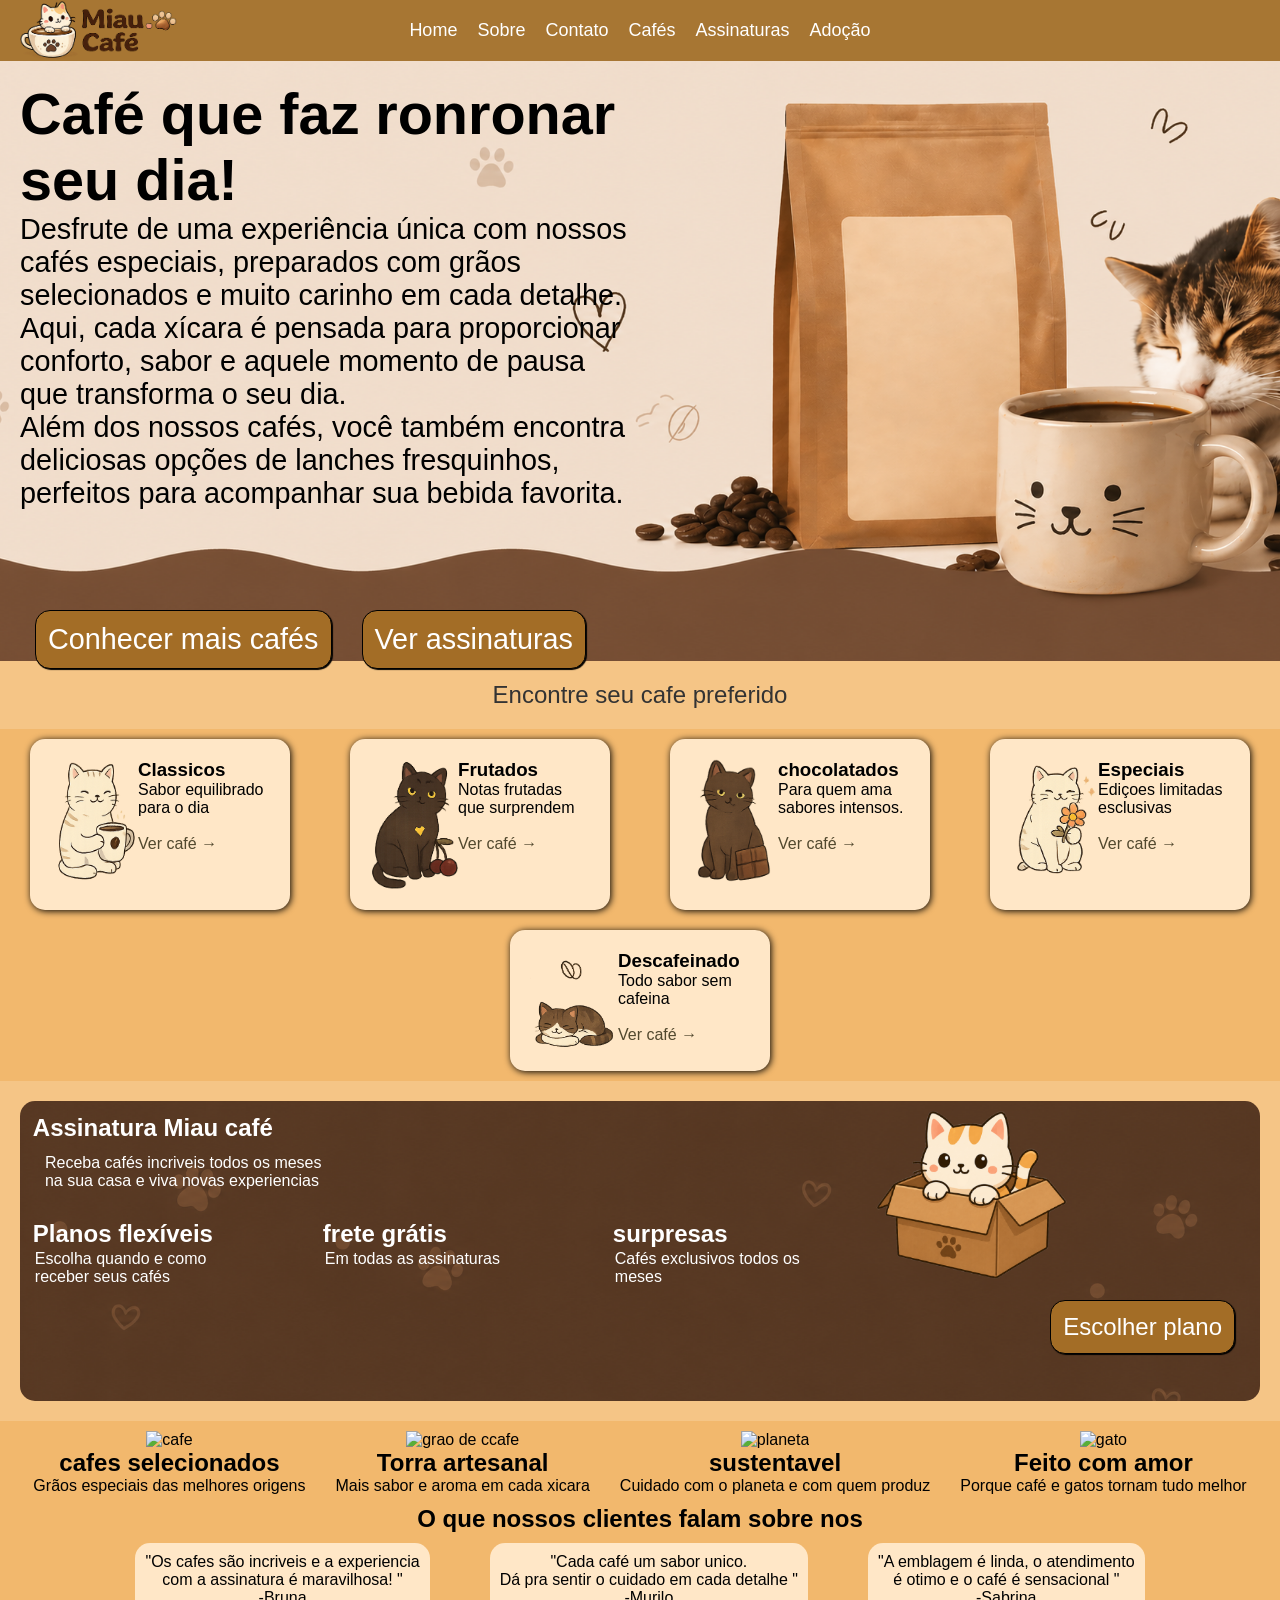
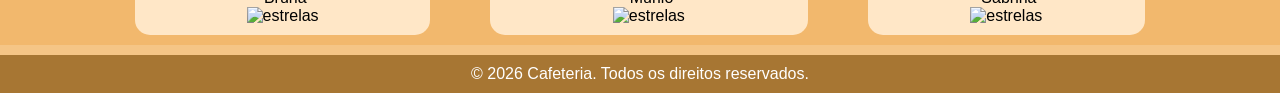
==== commit b6ff4040: "Update index.html" ====
--- a/index.html
+++ b/index.html
@@ -23,7 +23,7 @@
             <a href="#">Contato</a>
             <a href="#">Cafés</a>
             <a href="#">Assinaturas</a> 
-            <a href="#">Adoção</a> 
+            <a href="adoção.html">Adoção</a> 
 
         </nav>
      <div class="icone">
--- a/estilo.css
+++ b/estilo.css
@@ -62,7 +62,7 @@
 }
 .icone{
     display: flex;
-    height: 40px; margin-left: 1210px; position: absolute;
+    height: 40px; margin-left: 1670px; position: absolute;
     top: 13px;
     float: left;
 }
@@ -227,12 +227,12 @@
 /*-------------------- Sobre os produtos -------------------*/
 .sobre {
     background-color: #f2b86d;
-    border-radius: 15px;
+   
     align-items: center;
     text-align: center;
     justify-content: center;
     margin-top: 10px;
-    margin-bottom: 10px;
+   
     display: flex;
     gap: 30px;
     padding: 10px
@@ -265,10 +265,22 @@
 
 #titulo-comentario {
     background-color: #f2b86d;
-    margin-top: 20px;
-    align-items: center;
-    text-align: center;
-    justify-content: center;
+    
+    align-items: center;
+    text-align: center;
+    justify-content: center;
+}
+
+
+/*---------------------Adoção--------------------------*/
+#sobre-adocao{
+   
+    gap:90px;
+    border-radius:5px;
+}
+
+.img-ado{
+    height: 40px;
 }
 
 /*----------------------foter--------------------------*/
